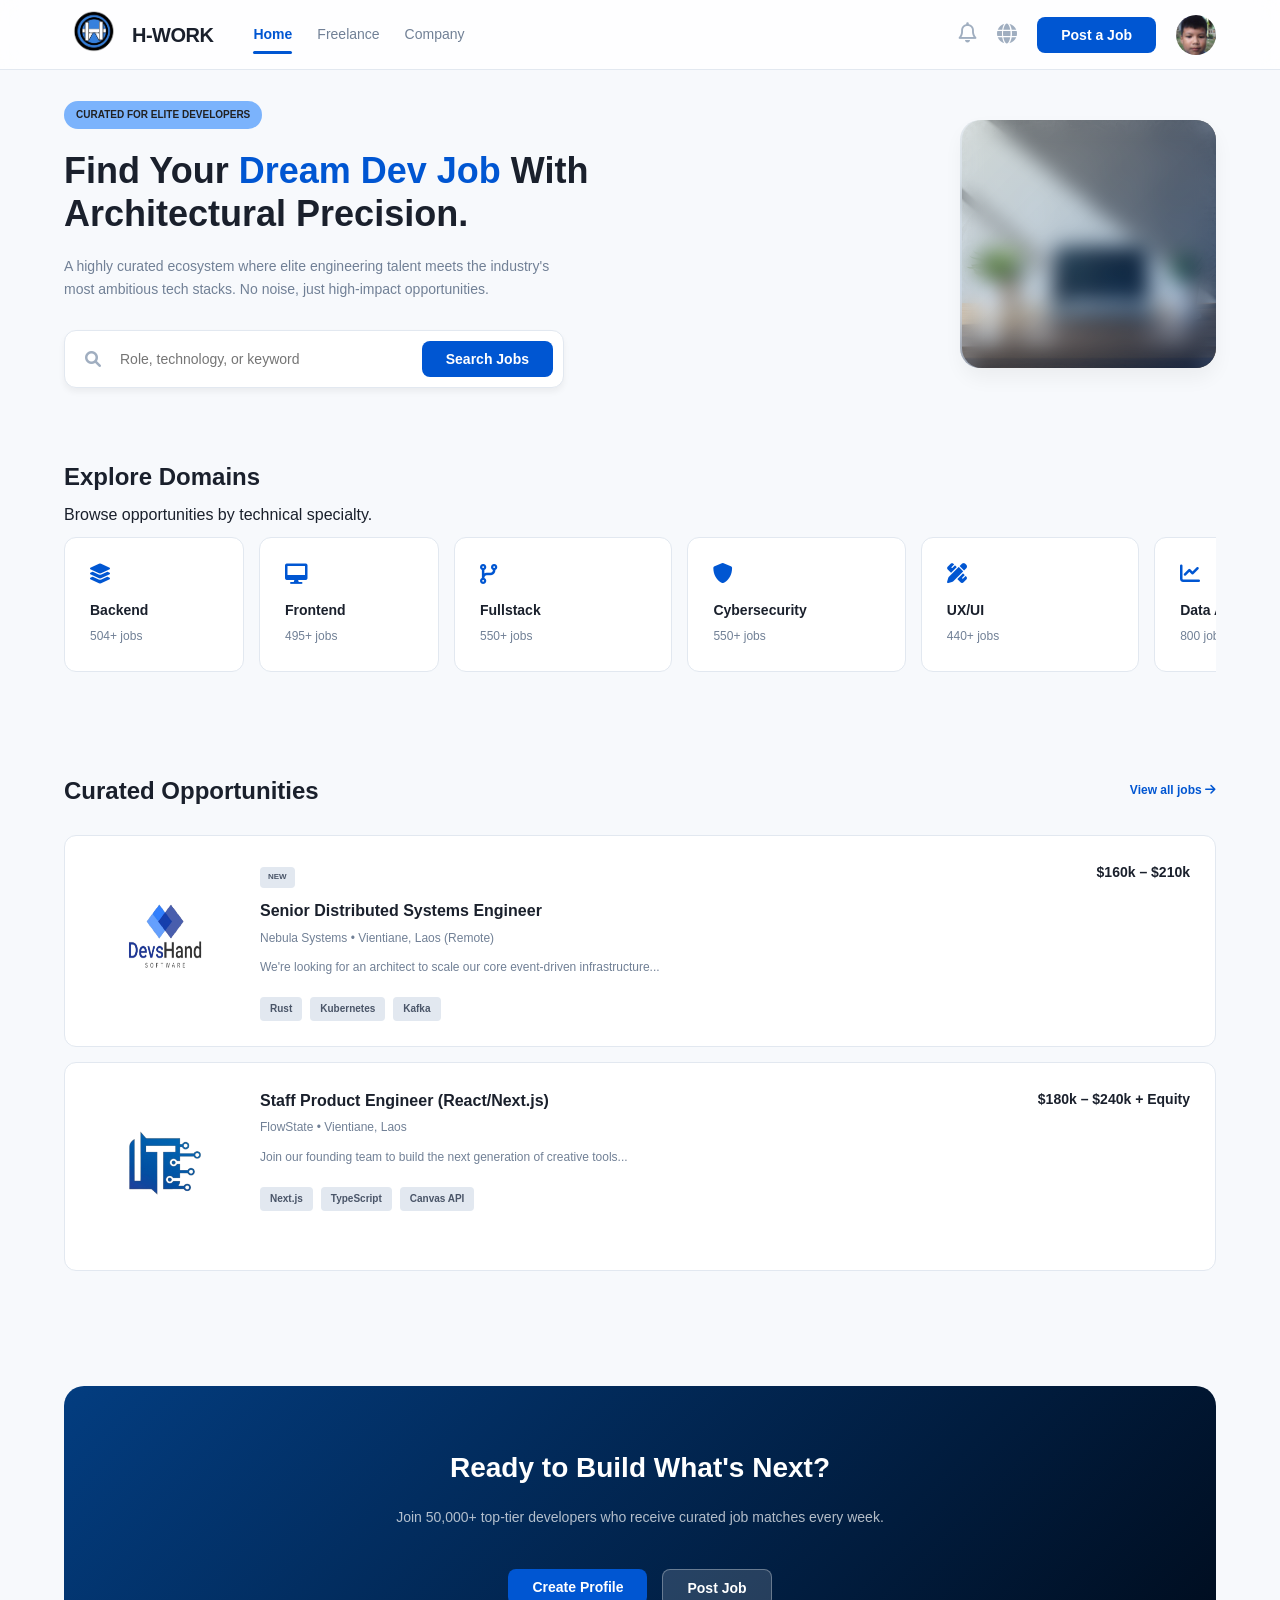
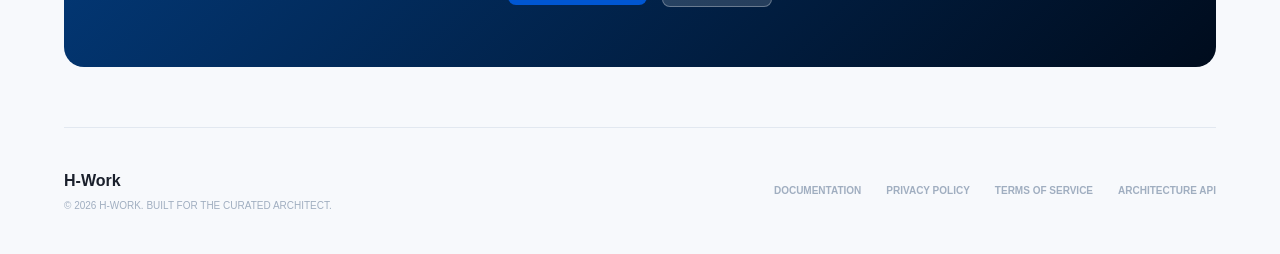
==== index.html @ 6c08e316 "final" ====
<!DOCTYPE html>
<html lang="th">

<head>
    <meta charset="UTF-8">
    <meta name="viewport" content="width=device-width, initial-scale=1.0">
    <title>H-Work: Find Your Dream Dev Job</title>
    <link rel="stylesheet" href="index.css">
    <link rel="stylesheet" href="https://cdnjs.cloudflare.com/ajax/libs/font-awesome/6.0.0/css/all.min.css">
</head>

<body>

    <header class="main-header">
        <div class="container header-content">
            <div class="header-left">
                <div class="logo-container">
                    <a href="/index.html"><img src="picture/Logo3.png" alt="Logo" class="main-logo"></a>
                    <span class="logo-text">H-WORK</span>
                </div>
                <nav class="main-nav">
                    <a href="/index.html" class="active">Home</a>
                    <a href="/freelance.html">Freelance</a>
                    <a href="/Company.html">Company</a>
                </nav>
            </div>
            <div class="header-actions">
                <a href="/noti.html"><button class="icon-btn"><i class="far fa-bell"></i></button></a>
                <button class="icon-btn"><i class="fa-solid fa-globe"></i></button>
                <a href="/post-job.html"><button class="btn btn-primary post-job-btn">Post a Job</button></a>
                <a href="/profile.html"><button class="user-avatar"><img src="picture/profile.jpeg" alt="Profile"></button></a>
            </div>
        </div>
    </header>

    <section class="hero-section">
        <div class="container hero-content">
            <div class="hero-text">
                <span class="badge">CURATED FOR ELITE DEVELOPERS</span>
                <h1>Find Your <span>Dream Dev Job</span> With Architectural Precision.</h1>
                <p>A highly curated ecosystem where elite engineering talent meets the industry's most ambitious tech
                    stacks. No noise, just high-impact opportunities.</p>

                <div class="search-bar">
                    <i class="fas fa-search search-icon"></i>
                    <input type="text" placeholder="Role, technology, or keyword">
                    <button class="btn btn-primary search-btn">Search Jobs</button>
                </div>
            </div>
            <div class="hero-image-wrapper">
                <div class="blue-blur-overlay"></div>
                <img src="picture/com.png" alt="Developer Illustration">
            </div>
        </div>
    </section>

    <section class="domains-section">
        <div class="container">
            <h2>Explore Domains</h2>
            <p>Browse opportunities by technical specialty.</p>

            <a href="/freelance.html">
                <div class="domains-scroll-wrapper">
                    <div class="domain-card">
                        <i class="fas fa-layer-group"></i>
                        <h3>Backend</h3>
                        <p>860 jobs</p>
                    </div>
            </a>
            <a href="/frontendFR.html">
                <div class="domain-card">
                    <i class="fas fa-desktop"></i>
                    <h3>Frontend</h3>
                    <p>850 jobs</p>
                </div>
            </a>
            <div class="domain-card">
                <i class="fas fa-code-branch"></i>
                <h3>Fullstack</h3>
                <p>990 jobs</p>
            </div>
            <div class="domain-card">
                <i class="fas fa-shield-alt"></i>
                <h3>Cybersecurity</h3>
                <p>940 jobs</p>
            </div>
            <div class="domain-card">
                <i class="fas fa-pencil-ruler"></i>
                <h3>UX/UI</h3>
                <p>790 jobs</p>
            </div>
            <div class="domain-card">
                <i class="fas fa-chart-line"></i>
                <h3>Data Analysis</h3>
                <p>800 jobs</p>
            </div>
            <div class="domain-card">
                <i class="fa-solid fa-square-plus"></i>
                <h3>Other</h3>
                <p>1500 jobs</p>
            </div>
        </div>
        </div>
    </section>

    <section class="opportunities-section container">
        <div class="section-header">
            <h2>Curated Opportunities</h2>
            <a href="#" class="view-all">View all jobs <i class="fas fa-arrow-right"></i></a>
        </div>

        <div class="job-card">
            <div class="job-logo">
                <img src="picture/Logo2.png" alt="Nebula Systems Logo">
            </div>
            <div class="job-details">
                <span class="job-badge new">NEW</span>
                <h3>Senior Distributed Systems Engineer</h3>
                <p class="company-info">Nebula Systems • Vientiane, Laos (Remote)</p>
                <p class="job-desc">We're looking for an architect to scale our core event-driven infrastructure...</p>
                <div class="tags">
                    <span>Rust</span>
                    <span>Kubernetes</span>
                    <span>Kafka</span>
                </div>
            </div>
            <div class="job-salary">
                $160k – $210k
            </div>
        </div>

        <div class="job-card">
            <div class="job-logo">
                <img src="picture/Logo1.png" alt="FlowState Logo">
            </div>
            <div class="job-details">
                <h3>Staff Product Engineer (React/Next.js)</h3>
                <p class="company-info">FlowState • Vientiane, Laos</p>
                <p class="job-desc">Join our founding team to build the next generation of creative tools...</p>
                <div class="tags">
                    <span>Next.js</span>
                    <span>TypeScript</span>
                    <span>Canvas API</span>
                </div>
            </div>
            <div class="job-salary">
                $180k – $240k + Equity
            </div>
        </div>
    </section>

    <section class="build-banner container">
        <div class="banner-content">
            <h2>Ready to Build What's Next?</h2>
            <p>Join 50,000+ top-tier developers who receive curated job matches every week.</p>
            <div class="banner-actions">
                <a href="/profile.html"><button class="btn btn-primary banner-btn">Create Profile</button></a>
                <a href="/post-job.html"><button class="btn btn-secondary banner-btn">Post Job</button></a>
            </div>
        </div>
    </section>

    </main>

    <footer class="main-footer container">
        <div class="footer-left">
            <div class="logo-small">H-Work</div>
            <p>© 2026 H-WORK. BUILT FOR THE CURATED ARCHITECT.</p>
        </div>
        <div class="footer-links">
            <a href="#">DOCUMENTATION</a>
            <a href="#">PRIVACY POLICY</a>
            <a href="#">TERMS OF SERVICE</a>
            <a href="#">ARCHITECTURE API</a>
        </div>
    </footer>

    <script>
        const observer = new IntersectionObserver((entries) => {
            entries.forEach(entry => {
                if (entry.isIntersecting) {
                    const target = entry.target;
                    const goal = parseInt(target.innerText.replace(/\D/g, '')); // ดึงตัวเลขออกมา
                    let count = 0;
                    const speed = 2000 / goal; // ตั้งเวลาให้วิ่งจบใน 2 วินาที

                    const updateCount = () => {
                        if (count < goal) {
                            count += Math.ceil(goal / 100); // เพิ่มทีละนิด
                            target.innerText = count.toLocaleString() + "+ jobs";
                            setTimeout(updateCount, 30);
                        } else {
                            target.innerText = goal.toLocaleString() + "+ jobs";
                        }
                    };
                    updateCount();
                    observer.unobserve(target); // ทำครั้งเดียวพอ
                }
            });
        }, { threshold: 0.5 });

        // สั่งให้จับตาดูตัวเลขใน Domain Card (สมมติว่าเปลี่ยน <p> เป็นคลาส .job-count)
        document.querySelectorAll('.domain-card p').forEach(p => observer.observe(p));
    </script>

</body>

</html>
---- index.css ----
/* --- 1. SETTINGS & VARIABLES --- */
:root {
    /* Colors */
    --primary-color: #0056d2;
    --primary-hover: #003a8c;
    --bg-body: #f7f9fc;
    --text-main: #1a202c;
    --text-muted: #718096;
    --text-light: #a0aec0;
    --white: #ffffff;
    --border-color: #e2e8f0;

    /* Transitions */
    --transition-fast: 0.2s ease-in-out;
    --transition-base: 0.3s ease;

    /* Borders */
    --radius-lg: 20px;
    --radius-md: 12px;
    --radius-sm: 8px;
}

/* --- 2. RESET & BASE STYLES --- */
* {
    margin: 0;
    padding: 0;
    box-sizing: border-box;
    font-family: 'Inter', -apple-system, sans-serif;
}

body {
    background-color: var(--bg-body);
    color: var(--text-main);
    line-height: 1.6;
}

.container {
    width: 90%;
    max-width: 1200px;
    margin: 0 auto;
}

a {
    text-decoration: none;
    color: inherit;
    transition: var(--transition-fast);
}


/* --- 3. UTILITY COMPONENTS (Buttons & Badges) --- */
.btn {
    padding: 10px 24px;
    border-radius: var(--radius-sm);
    font-weight: 600;
    font-size: 14px;
    border: none;
    cursor: pointer;
    transition: background-color var(--transition-fast), transform 0.1s ease;
}

.btn:active {
    transform: scale(0.98);
}

.btn-primary {
    background-color: var(--primary-color);
    color: var(--white);
}

.btn-primary:hover {
    background-color: var(--primary-hover);
}

.btn-secondary {
    background-color: rgba(255, 255, 255, 0.15);
    color: var(--white);
    border: 1px solid rgba(255, 255, 255, 0.3);
}

.btn-secondary:hover {
    background-color: rgba(255, 255, 255, 0.25);
}

.icon-btn {
    background: none;
    border: none;
    cursor: pointer;
    font-size: 20px;
    color: var(--text-light);
    transition: var(--transition-fast);
}

.icon-btn:hover {
    color: #4a5568;
}

.badge {
    display: inline-block;
    padding: 6px 12px;
    background-color: #7bb3fc;
    color: #212122;
    border-radius: 20px;
    font-size: 10px;
    font-weight: 700;
    margin-bottom: 20px;
}

/* --- 4. HEADER --- */
.main-header {
    position: fixed;
    top: 0;
    left: 0;
    width: 100%;
    height: 70px;
    background-color: rgba(255, 255, 255, 0.8);
    backdrop-filter: blur(12px);
    display: flex;
    align-items: center;
    border-bottom: 1px solid var(--border-color);
    z-index: 1000;
}

.header-content {
    display: flex;
    justify-content: space-between;
    align-items: center;
}

.header-left {
    display: flex;
    align-items: center;
    gap: 40px;
}

.logo-container {
    display: flex;
    align-items: center;
    gap: 8px;
}

.main-logo {
    width: 60px;
    height: 60px;
    object-fit: contain;
    transition: var(--transition-base);
}

.main-logo:hover {
    transform: scale(1.05);
}

.logo-text {
    font-weight: 800;
    font-size: 1.25rem;
    letter-spacing: -0.5px;
}

.main-nav {
    display: flex;
    gap: 25px;
}

.main-nav a {
    font-size: 14px;
    font-weight: 500;
    color: var(--text-muted);
    position: relative;
}

.main-nav a.active {
    color: var(--primary-color);
    font-weight: 700;
}

.main-nav a.active::after {
    content: "";
    position: absolute;
    left: 0;
    bottom: -8px;
    width: 100%;
    height: 3px;
    background-color: var(--primary-color);
    border-radius: 10px;
}

.main-nav a:not(.active):hover {
    color: var(--text-main);
}

.header-actions {
    display: flex;
    gap: 20px;
    align-items: center;
}

.user-avatar {
    background: transparent;
    border: none;
    padding: 0;
    cursor: pointer;
    display: flex;
    align-items: center;
}

.user-avatar img {
    width: 40px;
    height: 40px;
    border-radius: 50%;
    object-fit: cover;
    transition: var(--transition-fast);
}

.user-avatar:hover img {
    transform: scale(1.1);
    box-shadow: 0 0 10px rgba(0, 86, 210, 0.2);
}

/* --- 5. HERO SECTION --- */
.main-content {
    padding-top: 90px;
}

.hero-section {
    padding: 100px 0 30px 0;
}

.hero-content {
    display: flex;
    justify-content: space-between;
    align-items: center;
    gap: 40px;
}

.hero-text {
    flex: 1;
    max-width: 600px;
}

.hero-text h1 {
    font-size: 36px;
    font-weight: 800;
    line-height: 1.2;
    margin-bottom: 20px;
}

.hero-text h1 span {
    color: var(--primary-color);
}

.hero-text p {
    font-size: 14px;
    color: var(--text-muted);
    margin-bottom: 30px;
    max-width: 500px;
}

.search-bar {
    position: relative;
    display: flex;
    align-items: center;
    background-color: var(--white);
    border: 1px solid var(--border-color);
    border-radius: var(--radius-md);
    padding: 10px;
    max-width: 500px;
    box-shadow: 0 4px 6px rgba(0, 0, 0, 0.05);
}

.search-icon {
    position: absolute;
    left: 20px;
    color: var(--text-light);
}

.search-bar input {
    flex: 1;
    border: none;
    outline: none;
    padding: 10px 10px 10px 45px;
    font-size: 14px;
}

.hero-image-wrapper {
    position: relative;
    flex: 0.8;
    display: flex;
    justify-content: flex-end;
}

.hero-image-wrapper img {
    max-width: 450px;
    border-radius: var(--radius-lg);
    display: block;
    box-shadow: 0 10px 20px rgba(0, 0, 0, 0.05);
}

.blue-blur-overlay {
    position: absolute;
    top: 0;
    right: 0;
    width: 50%;
    height: 100%;
    background: linear-gradient(135deg, rgba(200, 225, 255, 0.2) 0%, rgba(0, 86, 210, 0.3) 100%);
    backdrop-filter: blur(10px);
    -webkit-backdrop-filter: blur(10px);
    border-radius: var(--radius-lg);
    z-index: 1;
}

/* --- 6. EXPLORE DOMAINS --- */
.domains-section {
    padding: 40px 0;
}

.domains-section h2 {
    font-size: 24px;
    font-weight: 700;
    margin-bottom: 5px;
}

.domains-section>p {
    font-size: 14px;
    color: var(--text-muted);
    margin-bottom: 25px;
}

.domains-scroll-wrapper {
    display: flex;
    gap: 15px;
    overflow-x: auto;
    padding: 10px 0 20px 0;
    -webkit-overflow-scrolling: touch;
}

.domains-scroll-wrapper::-webkit-scrollbar {
    display: none;
}

.domain-card {
    flex: 0 0 calc(20% - 12px);
    min-width: 180px;
    background-color: var(--white);
    border-radius: var(--radius-md);
    padding: 25px;
    border: 1px solid var(--border-color);
    transition: var(--transition-fast);
}

.domain-card:hover {
    border-color: var(--primary-color);
    transform: translateY(-2px);
}

.domain-card i {
    font-size: 20px;
    color: var(--primary-color);
    margin-bottom: 15px;
}

.domain-card h3 {
    font-size: 14px;
    font-weight: 700;
    margin-bottom: 5px;
}

.domain-card p {
    font-size: 12px;
    color: var(--text-muted);
}

/* --- 7. OPPORTUNITIES --- */
.opportunities-section {
    padding: 40px 0;
}

.section-header {
    display: flex;
    justify-content: space-between;
    align-items: center;
    margin-bottom: 25px;
}

.section-header h2 {
    font-size: 24px;
    font-weight: 700;
}

.view-all {
    font-size: 12px;
    font-weight: 600;
    color: var(--primary-color);
}

.view-all:hover {
    color: var(--primary-hover);
}

.job-card {
    display: flex;
    gap: 20px;
    background-color: var(--white);
    padding: 25px;
    border-radius: var(--radius-md);
    border: 1px solid var(--border-color);
    margin-bottom: 15px;
    transition: border-color var(--transition-fast);
    cursor: pointer;
}

.job-card:hover {
    border-color: var(--primary-color);
}

.job-logo img {
    width: 150px;
    height: 150px;
    border-radius: 10px;
}

.job-details {
    flex: 1;
}

.job-badge {
    display: inline-block;
    padding: 4px 8px;
    font-size: 8px;
    font-weight: 700;
    border-radius: 4px;
    margin-bottom: 10px;
}

.job-badge.new {
    background-color: var(--border-color);
    color: #4a5568;
}

.job-details h3 {
    font-size: 16px;
    font-weight: 700;
    margin-bottom: 5px;
}

.company-info {
    font-size: 12px;
    color: var(--text-muted);
    margin-bottom: 10px;
}

.job-desc {
    font-size: 12px;
    color: var(--text-muted);
    margin-bottom: 20px;
    max-width: 600px;
}

.tags {
    display: flex;
    gap: 8px;
}

.tags span {
    font-size: 10px;
    font-weight: 600;
    color: #4a5568;
    background-color: var(--border-color);
    padding: 4px 10px;
    border-radius: 4px;
}

.job-salary {
    font-size: 14px;
    font-weight: 700;
    text-align: right;
}

/* --- 8. BUILD BANNER --- */
.build-banner {
    padding: 60px 0;
}

.banner-content {
    background: linear-gradient(135deg, #033d80 0%, #000c1d 100%);
    color: var(--white);
    border-radius: var(--radius-lg);
    padding: 60px;
    text-align: center;
}

.banner-content h2 {
    font-size: 28px;
    font-weight: 800;
    margin-bottom: 15px;
}

.banner-content p {
    font-size: 14px;
    color: rgba(255, 255, 255, 0.7);
    margin: 0 auto 40px;
    max-width: 500px;
}

.banner-actions {
    display: flex;
    justify-content: center;
    gap: 15px;
}

/* --- 9. FOOTER --- */
.main-footer {
    display: flex;
    justify-content: space-between;
    align-items: center;
    padding: 40px 0;
    border-top: 1px solid var(--border-color);
}

.logo-small {
    font-size: 16px;
    font-weight: 800;
    margin-bottom: 5px;
}

.footer-left p {
    font-size: 10px;
    color: var(--text-light);
}

.footer-links {
    display: flex;
    gap: 25px;
}

.footer-links a {
    font-size: 10px;
    font-weight: 700;
    color: var(--text-light);
}

.footer-links a:hover {
    color: #4a5568;
}

/* --- 10. RESPONSIVE --- */
@media (max-width: 768px) {
    .hero-content {
        flex-direction: column;
        text-align: center;
    }

    .hero-image-wrapper {
        justify-content: center;
    }

    .hero-image-wrapper img {
        max-width: 100%;
    }

    .search-bar {
        margin: 0 auto;
    }

    .domain-card {
        flex: 0 0 calc(50% - 10px);
    }

    .job-card {
        flex-direction: column;
        gap: 15px;
    }

    .job-salary {
        text-align: left;
        margin-top: 10px;
    }
}
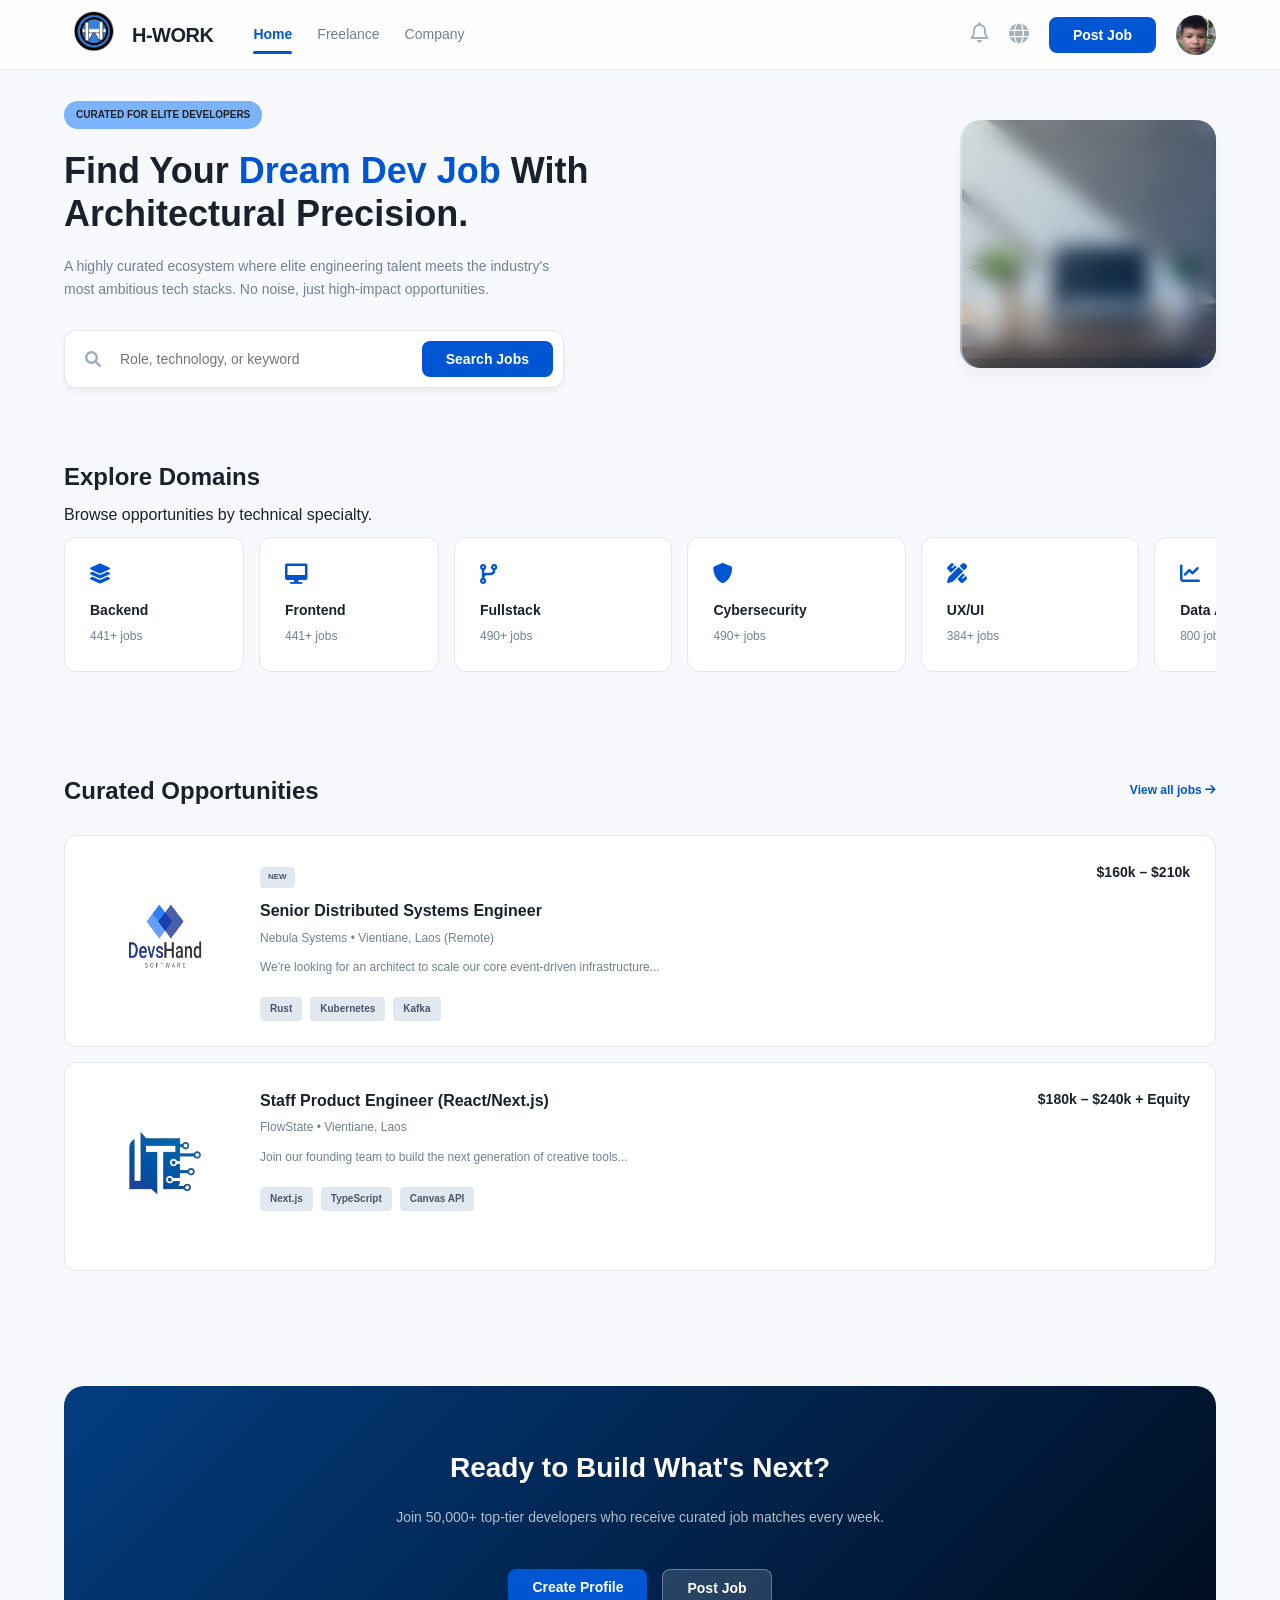
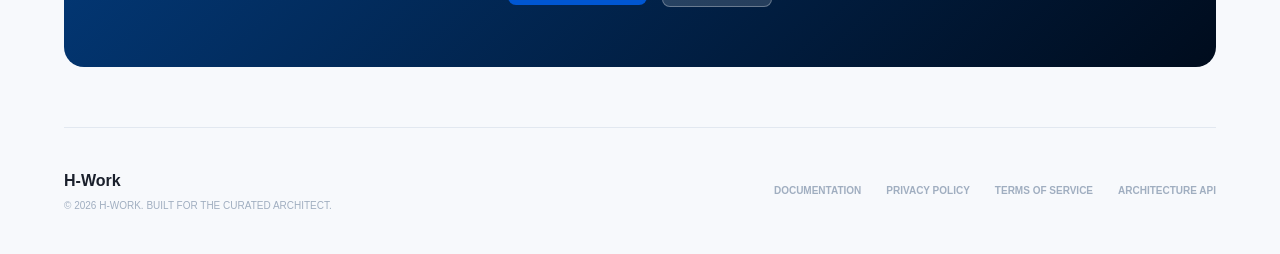
==== commit 17824801: "final" ====
--- a/index.html
+++ b/index.html
@@ -27,7 +27,7 @@
             <div class="header-actions">
                 <a href="/noti.html"><button class="icon-btn"><i class="far fa-bell"></i></button></a>
                 <button class="icon-btn"><i class="fa-solid fa-globe"></i></button>
-                <a href="/post-job.html"><button class="btn btn-primary post-job-btn">Post a Job</button></a>
+                <a href="/post-job.html"><button class="btn btn-primary post-job-btn">Post Job</button></a>
                 <a href="/profile.html"><button class="user-avatar"><img src="picture/profile.jpeg" alt="Profile"></button></a>
             </div>
         </div>
